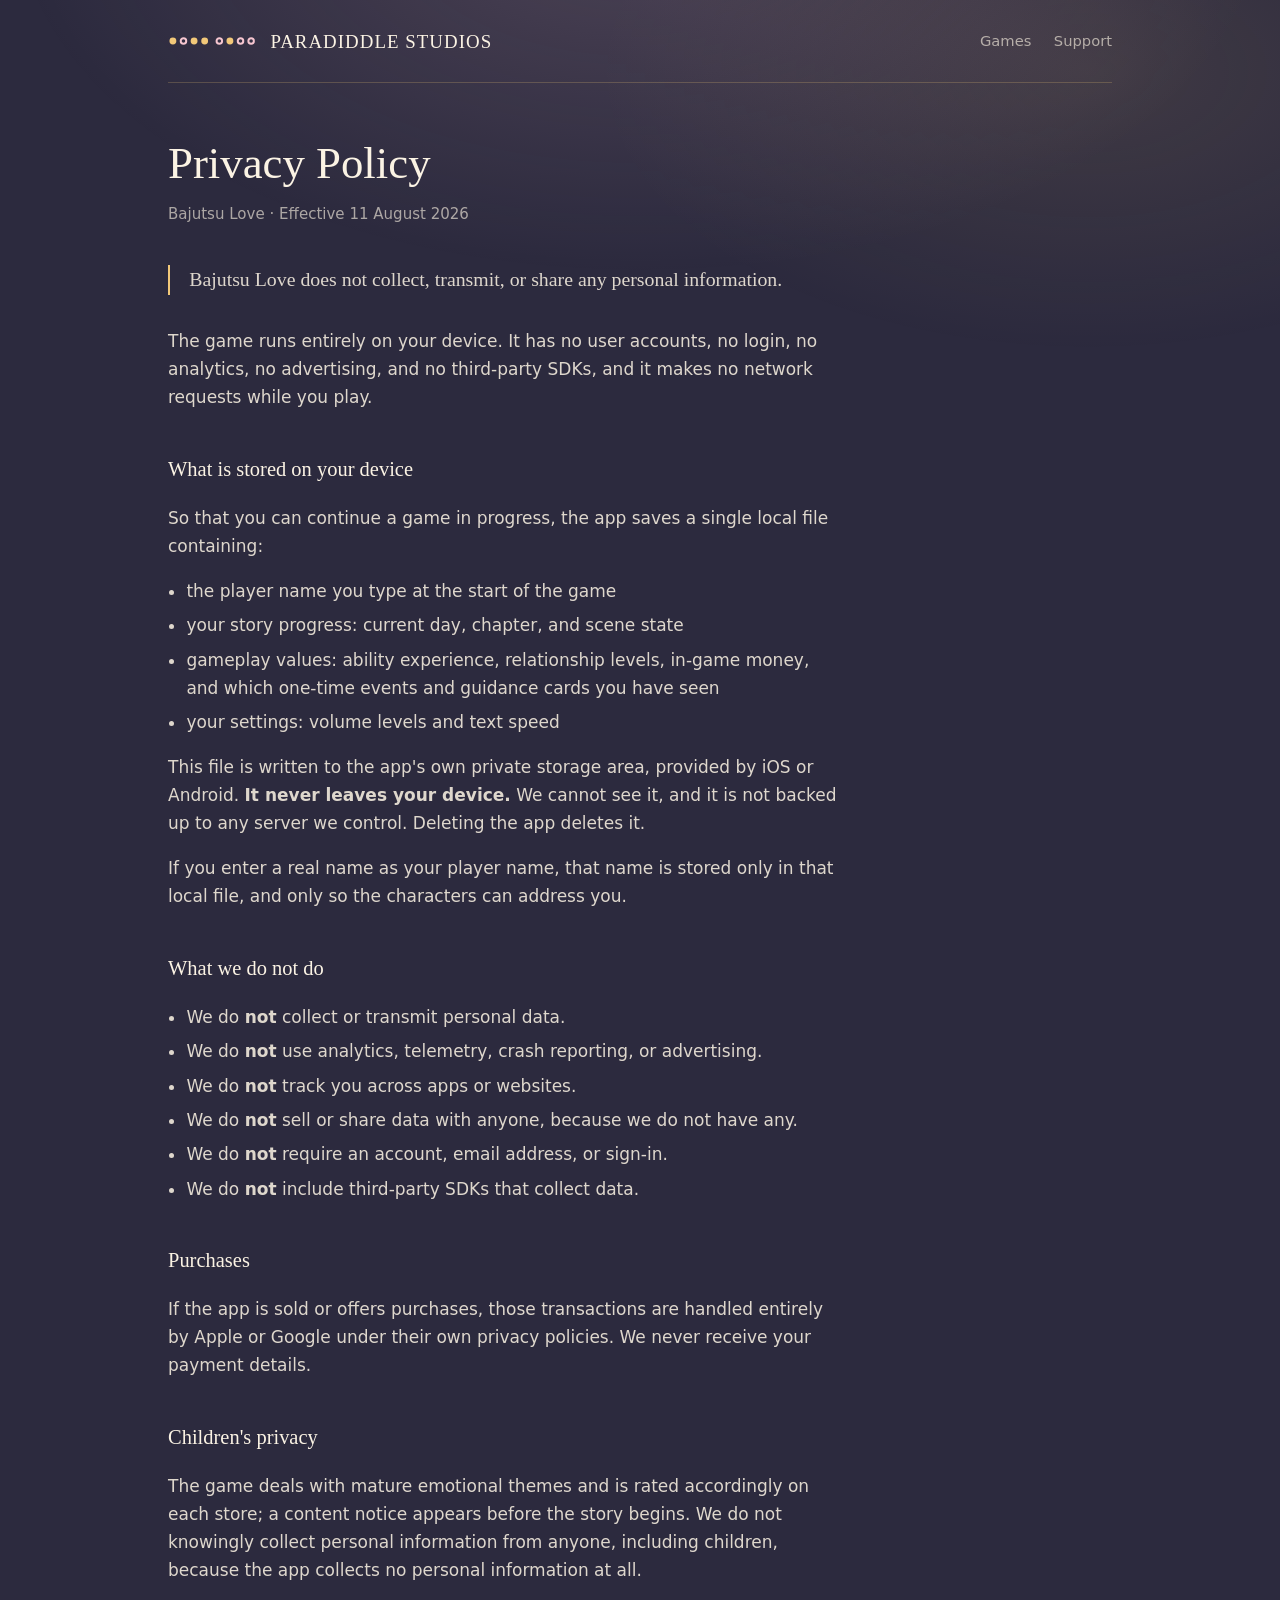
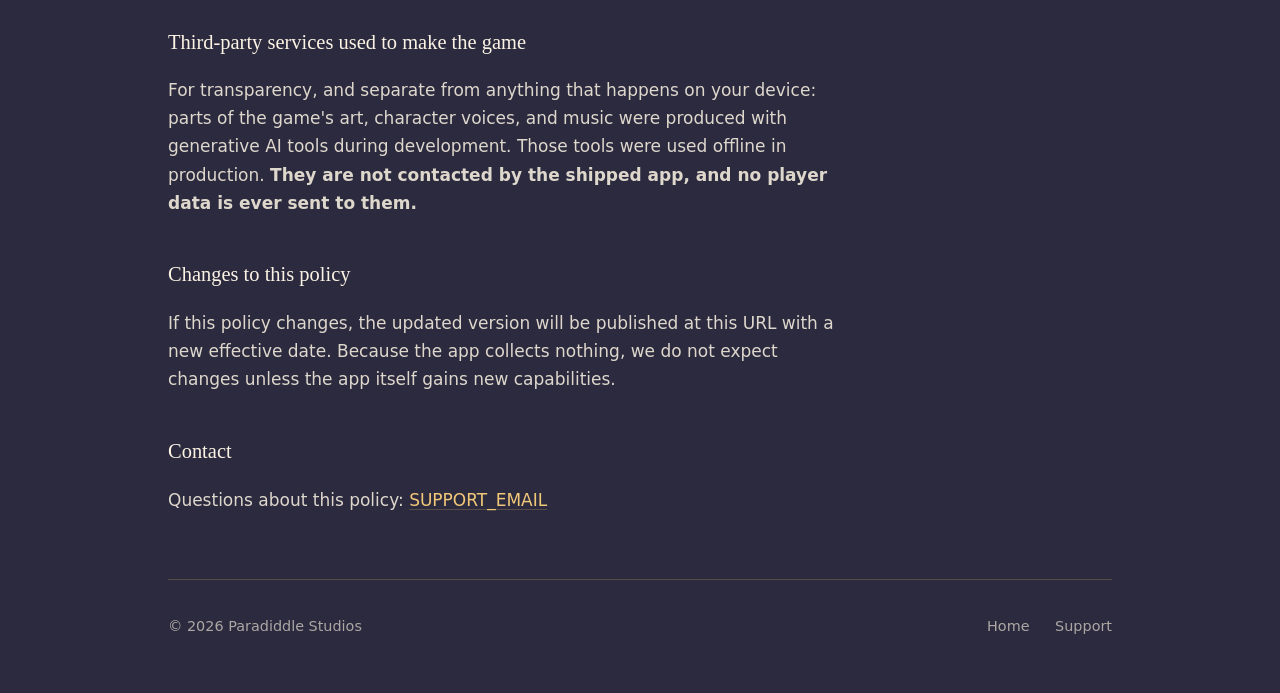
==== privacy/index.html @ 0e871a49 "Paradiddle Studios site: landing, privacy, support Static HTML, no build step. Exists chiefly to hol" ====
<!doctype html>
<html lang="en">
<head>
<meta charset="utf-8">
<meta name="viewport" content="width=device-width, initial-scale=1">
<title>Privacy Policy — Bajutsu Love — Paradiddle Studios</title>
<meta name="description" content="Bajutsu Love does not collect, transmit, or share any personal information.">
<link rel="icon" href="../assets/bajutsu-love.png">
<link rel="stylesheet" href="../style.css">
</head>
<body>

<div class="wrap">

  <header class="masthead">
    <a class="brand" href="../">
      <svg class="mark" width="88" height="12" viewBox="0 0 108 14" aria-hidden="true">
        <circle class="fill" cx="6"   cy="7" r="4.2"/>
        <circle class="open" cx="19"  cy="7" r="3.4"/>
        <circle class="fill" cx="32"  cy="7" r="4.2"/>
        <circle class="fill" cx="45"  cy="7" r="4.2"/>
        <circle class="open" cx="63"  cy="7" r="3.4"/>
        <circle class="fill" cx="76"  cy="7" r="4.2"/>
        <circle class="open" cx="89"  cy="7" r="3.4"/>
        <circle class="open" cx="102" cy="7" r="3.4"/>
      </svg>
      <span class="brand-name">PARADIDDLE STUDIOS</span>
    </a>
    <nav>
      <a href="../#games">Games</a>
      <a href="../support/">Support</a>
    </nav>
  </header>

  <article class="page">
    <h1>Privacy Policy</h1>
    <p class="meta">Bajutsu Love &middot; Effective 11 August 2026</p>

    <p class="lede">Bajutsu Love does not collect, transmit, or share any
       personal information.</p>

    <p>The game runs entirely on your device. It has no user accounts, no login,
       no analytics, no advertising, and no third-party SDKs, and it makes no
       network requests while you play.</p>

    <h2>What is stored on your device</h2>
    <p>So that you can continue a game in progress, the app saves a single local
       file containing:</p>
    <ul>
      <li>the player name you type at the start of the game</li>
      <li>your story progress: current day, chapter, and scene state</li>
      <li>gameplay values: ability experience, relationship levels, in-game
          money, and which one-time events and guidance cards you have seen</li>
      <li>your settings: volume levels and text speed</li>
    </ul>
    <p>This file is written to the app's own private storage area, provided by
       iOS or Android. <strong>It never leaves your device.</strong> We cannot
       see it, and it is not backed up to any server we control. Deleting the
       app deletes it.</p>
    <p>If you enter a real name as your player name, that name is stored only in
       that local file, and only so the characters can address you.</p>

    <h2>What we do not do</h2>
    <ul>
      <li>We do <strong>not</strong> collect or transmit personal data.</li>
      <li>We do <strong>not</strong> use analytics, telemetry, crash reporting,
          or advertising.</li>
      <li>We do <strong>not</strong> track you across apps or websites.</li>
      <li>We do <strong>not</strong> sell or share data with anyone, because we
          do not have any.</li>
      <li>We do <strong>not</strong> require an account, email address, or
          sign-in.</li>
      <li>We do <strong>not</strong> include third-party SDKs that collect
          data.</li>
    </ul>

    <h2>Purchases</h2>
    <p>If the app is sold or offers purchases, those transactions are handled
       entirely by Apple or Google under their own privacy policies. We never
       receive your payment details.</p>

    <h2>Children's privacy</h2>
    <p>The game deals with mature emotional themes and is rated accordingly on
       each store; a content notice appears before the story begins. We do not
       knowingly collect personal information from anyone, including children,
       because the app collects no personal information at all.</p>

    <h2>Third-party services used to make the game</h2>
    <p>For transparency, and separate from anything that happens on your device:
       parts of the game's art, character voices, and music were produced with
       generative AI tools during development. Those tools were used offline in
       production. <strong>They are not contacted by the shipped app, and no
       player data is ever sent to them.</strong></p>

    <h2>Changes to this policy</h2>
    <p>If this policy changes, the updated version will be published at this URL
       with a new effective date. Because the app collects nothing, we do not
       expect changes unless the app itself gains new capabilities.</p>

    <h2>Contact</h2>
    <p>Questions about this policy:
       <a href="mailto:SUPPORT_EMAIL">SUPPORT_EMAIL</a></p>
  </article>

  <footer>
    <span>&copy; 2026 Paradiddle Studios</span>
    <nav>
      <a href="../">Home</a>
      <a href="../support/">Support</a>
    </nav>
  </footer>

</div>
</body>
</html>
---- style.css ----
/* Paradiddle Studios — palette lifted from the Bajutsu Love UI theme. */
:root {
  --navy:   #2C2A3E;
  --navy-2: #35324a;
  --gold:   #F2C879;
  --sakura: #F6C6D0;
  --cream:  #FBF3E4;
  --dim:    rgba(251, 243, 228, 0.62);
  --rule:   rgba(242, 200, 121, 0.22);
  --serif:  "Iowan Old Style", "Palatino Linotype", Palatino, Georgia, "Times New Roman", serif;
  --sans:   ui-sans-serif, system-ui, -apple-system, "Segoe UI", Roboto, Helvetica, Arial, sans-serif;
}

* { box-sizing: border-box; }

body {
  margin: 0;
  background: var(--navy);
  color: var(--cream);
  font-family: var(--sans);
  font-size: 17px;
  line-height: 1.65;
  -webkit-font-smoothing: antialiased;
}

/* a soft dawn behind the whole page, echoing the sakura sky in the icon */
body::before {
  content: "";
  position: fixed;
  inset: 0;
  pointer-events: none;
  background:
    radial-gradient(900px 520px at 50% -10%, rgba(246, 198, 208, 0.16), transparent 70%),
    radial-gradient(700px 400px at 85% 8%, rgba(242, 200, 121, 0.10), transparent 70%);
}

.wrap {
  position: relative;
  max-width: 62rem;
  margin: 0 auto;
  padding: 0 1.5rem;
}

a { color: var(--gold); text-decoration-color: var(--rule); text-underline-offset: 3px; }
a:hover { color: #ffdf9d; }

/* ---------- masthead ---------- */

.masthead {
  display: flex;
  align-items: center;
  gap: 0.9rem;
  padding: 1.6rem 0;
  border-bottom: 1px solid var(--rule);
}
.masthead a.brand {
  display: flex;
  align-items: center;
  gap: 0.9rem;
  color: var(--cream);
  text-decoration: none;
}
.brand-name {
  font-family: var(--serif);
  font-size: 1.18rem;
  letter-spacing: 0.055em;
  white-space: nowrap;
}
.masthead nav {
  margin-left: auto;
  display: flex;
  gap: 1.4rem;
  font-size: 0.92rem;
}
.masthead nav a { color: var(--dim); text-decoration: none; }
.masthead nav a:hover { color: var(--gold); }

/* ---------- the mark: a paradiddle, R L R R / L R L L ---------- */

.mark { flex: none; display: block; }
.mark .fill { fill: var(--gold); }
.mark .open { fill: none; stroke: var(--sakura); stroke-width: 2.4; }

/* ---------- hero ---------- */

.hero { padding: 5rem 0 4rem; max-width: 40rem; }
.hero .mark-lg { margin-bottom: 2rem; }
.hero h1 {
  font-family: var(--serif);
  font-weight: 400;
  font-size: clamp(2.6rem, 7vw, 4.1rem);
  line-height: 1.08;
  letter-spacing: 0.01em;
  margin: 0 0 1.2rem;
}
.hero p {
  font-size: clamp(1.08rem, 2.4vw, 1.3rem);
  color: var(--dim);
  margin: 0;
  max-width: 34rem;
}

/* ---------- sections ---------- */

section { padding: 3.4rem 0; border-top: 1px solid var(--rule); }
h2 {
  font-family: var(--serif);
  font-weight: 400;
  font-size: 0.86rem;
  letter-spacing: 0.22em;
  text-transform: uppercase;
  color: var(--gold);
  margin: 0 0 2rem;
}
h3 {
  font-family: var(--serif);
  font-weight: 400;
  font-size: 1.5rem;
  margin: 2.2rem 0 0.6rem;
  color: var(--cream);
}
.prose { max-width: 38rem; }
.prose p { color: rgba(251, 243, 228, 0.86); }

/* ---------- the game card ---------- */

.game {
  display: grid;
  grid-template-columns: minmax(0, 15rem) minmax(0, 1fr);
  gap: 2.6rem;
  align-items: start;
}
.game img {
  width: 100%;
  height: auto;
  display: block;
  border-radius: 14px;
  border: 1px solid var(--rule);
  box-shadow: 0 18px 44px rgba(0, 0, 0, 0.42);
}
.game h3 {
  font-size: clamp(1.9rem, 4.5vw, 2.5rem);
  margin: 0 0 0.2rem;
}
.tagline {
  font-family: var(--serif);
  font-style: italic;
  font-size: 1.16rem;
  color: var(--sakura);
  margin: 0 0 1.3rem;
}
.game p { color: rgba(251, 243, 228, 0.86); }

.facts {
  list-style: none;
  padding: 0;
  margin: 1.5rem 0 0;
  display: grid;
  grid-template-columns: repeat(auto-fit, minmax(11rem, 1fr));
  gap: 0.55rem 1.6rem;
  font-size: 0.95rem;
  color: var(--dim);
}
.facts li { position: relative; padding-left: 1.1rem; }
.facts li::before {
  content: "";
  position: absolute;
  left: 0;
  top: 0.62em;
  width: 6px;
  height: 6px;
  border-radius: 50%;
  background: var(--gold);
}

.status {
  display: inline-block;
  margin-top: 1.8rem;
  padding: 0.42rem 0.95rem;
  border: 1px solid var(--rule);
  border-radius: 999px;
  font-size: 0.83rem;
  letter-spacing: 0.13em;
  text-transform: uppercase;
  color: var(--gold);
}

/* ---------- policy / support pages ---------- */

.page { padding: 3.4rem 0 1rem; max-width: 42rem; }
.page h1 {
  font-family: var(--serif);
  font-weight: 400;
  font-size: clamp(2rem, 5vw, 2.8rem);
  line-height: 1.15;
  margin: 0 0 0.8rem;
}
.page .meta { color: var(--dim); font-size: 0.94rem; margin: 0 0 2.4rem; }
.page h2 {
  font-size: 1.28rem;
  letter-spacing: 0;
  text-transform: none;
  color: var(--cream);
  margin: 2.6rem 0 0.7rem;
}
.page ul { padding-left: 1.15rem; }
.page li { margin: 0.4rem 0; color: rgba(251, 243, 228, 0.86); }
.page p { color: rgba(251, 243, 228, 0.86); }
.lede {
  font-family: var(--serif);
  font-size: 1.24rem;
  line-height: 1.5;
  color: var(--cream);
  border-left: 2px solid var(--gold);
  padding-left: 1.2rem;
  margin: 0 0 2rem;
}

/* ---------- footer ---------- */

footer {
  border-top: 1px solid var(--rule);
  margin-top: 2rem;
  padding: 2.2rem 0 3.4rem;
  display: flex;
  flex-wrap: wrap;
  gap: 0.6rem 1.6rem;
  align-items: center;
  font-size: 0.9rem;
  color: var(--dim);
}
footer nav { margin-left: auto; display: flex; gap: 1.6rem; }
footer a { color: var(--dim); text-decoration: none; }
footer a:hover { color: var(--gold); }

@media (max-width: 640px) {
  .game { grid-template-columns: 1fr; gap: 1.8rem; }
  .game img { max-width: 13rem; }
  .hero { padding: 3.5rem 0 2.5rem; }
  footer nav { margin-left: 0; width: 100%; }

  /* the brand name is nowrap, so it must be allowed to drop the nav to its
     own row — otherwise it pushes the masthead wider than a phone */
  .masthead { flex-wrap: wrap; row-gap: 0.35rem; padding: 1.2rem 0; }
  .masthead .mark { width: 62px; }
  .brand-name { font-size: 0.95rem; letter-spacing: 0.03em; }
  .masthead nav { margin-left: 0; width: 100%; gap: 1.3rem; font-size: 0.86rem; }
}

@media (max-width: 380px) {
  .masthead .mark { width: 52px; }
  .brand-name { font-size: 0.86rem; }
}
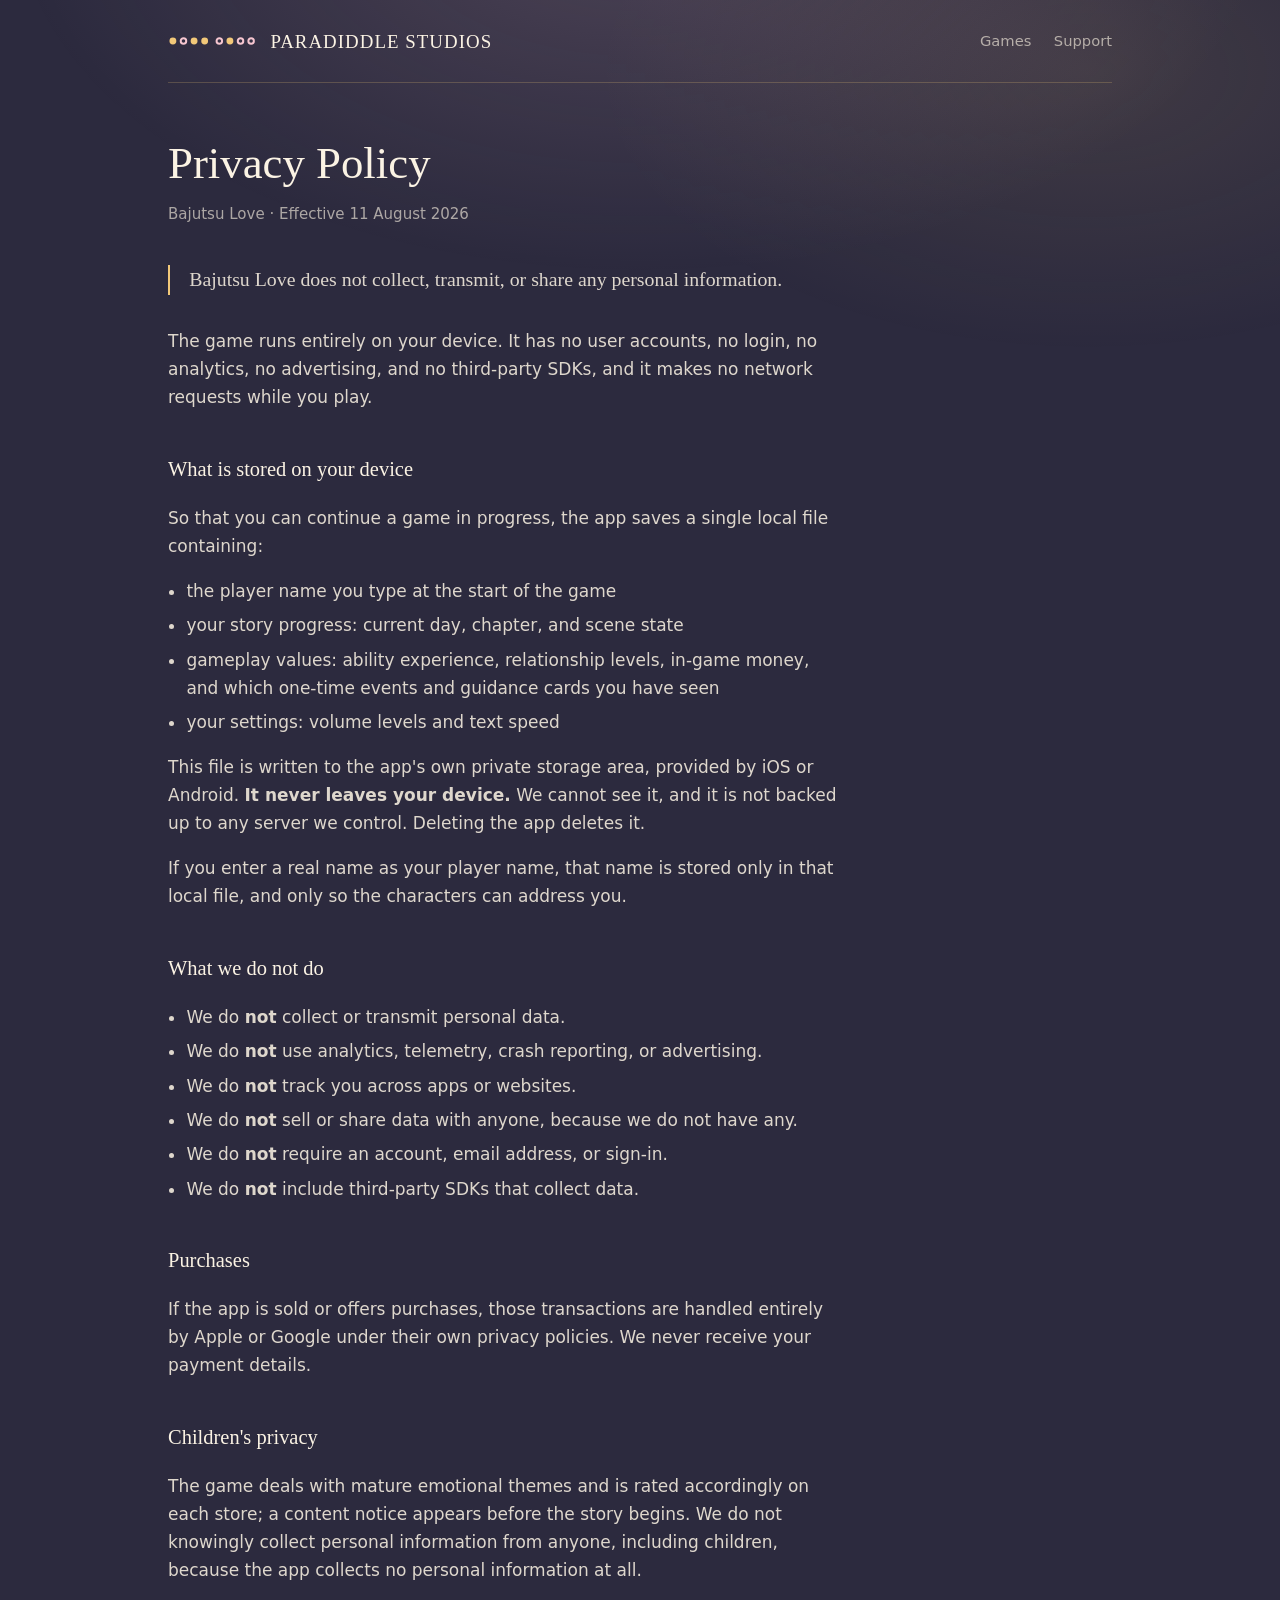
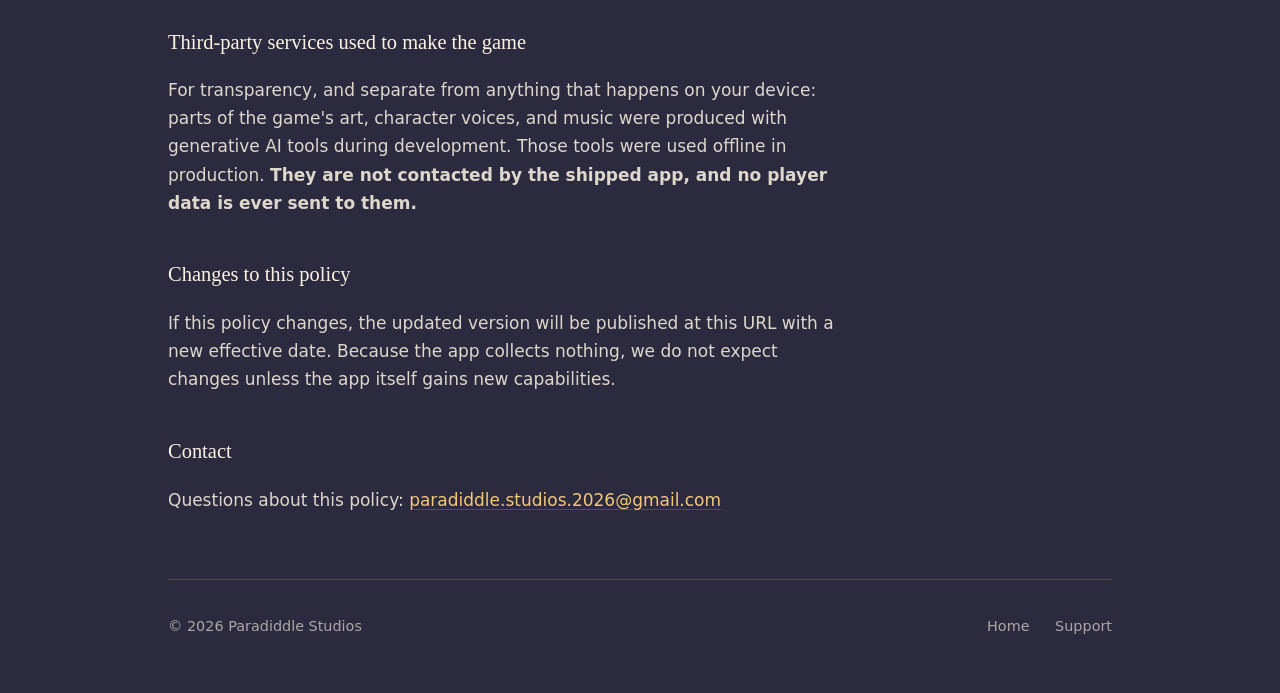
==== commit d683fe3e: "Fill in the studio contact address paradiddle.studios.2026@gmail.com replaces the SUPPORT_EMAIL plac" ====
--- a/privacy/index.html
+++ b/privacy/index.html
@@ -99,7 +99,7 @@
 
     <h2>Contact</h2>
     <p>Questions about this policy:
-       <a href="mailto:SUPPORT_EMAIL">SUPPORT_EMAIL</a></p>
+       <a href="mailto:paradiddle.studios.2026@gmail.com">paradiddle.studios.2026@gmail.com</a></p>
   </article>
 
   <footer>
